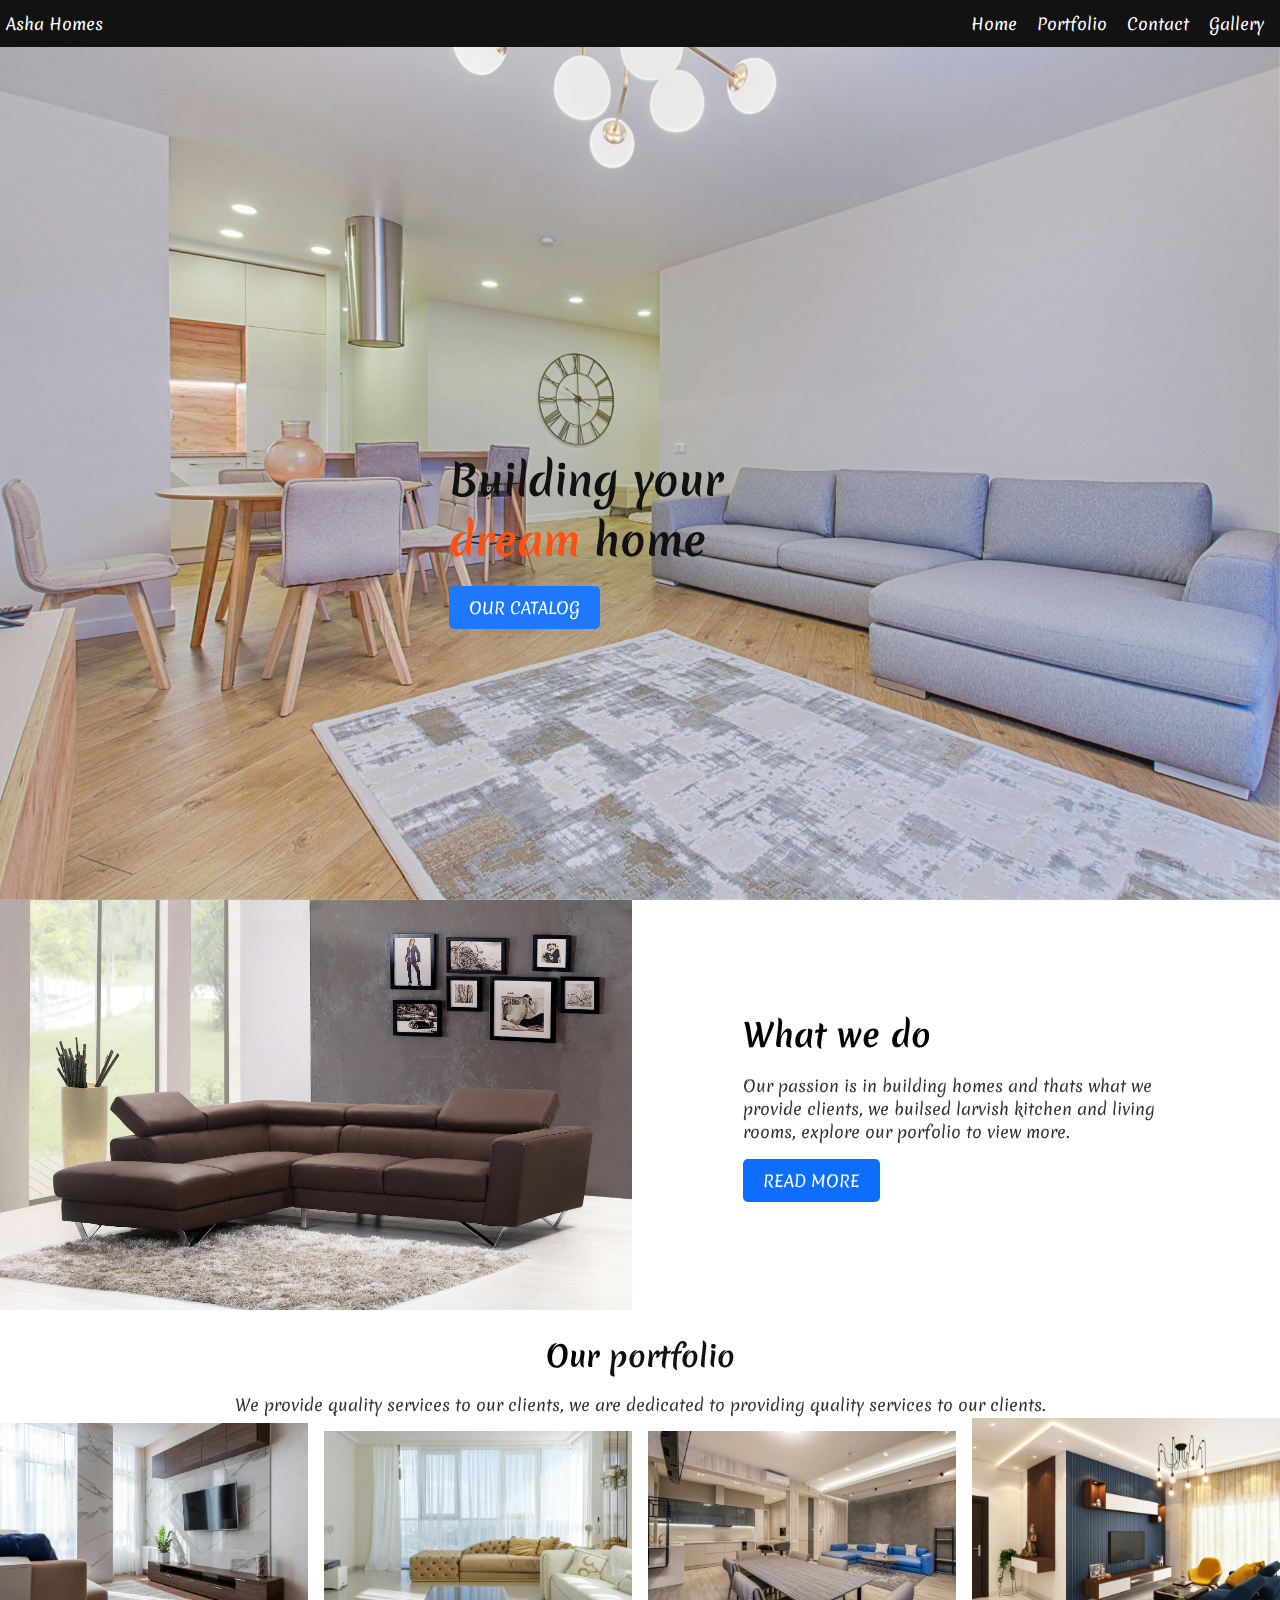
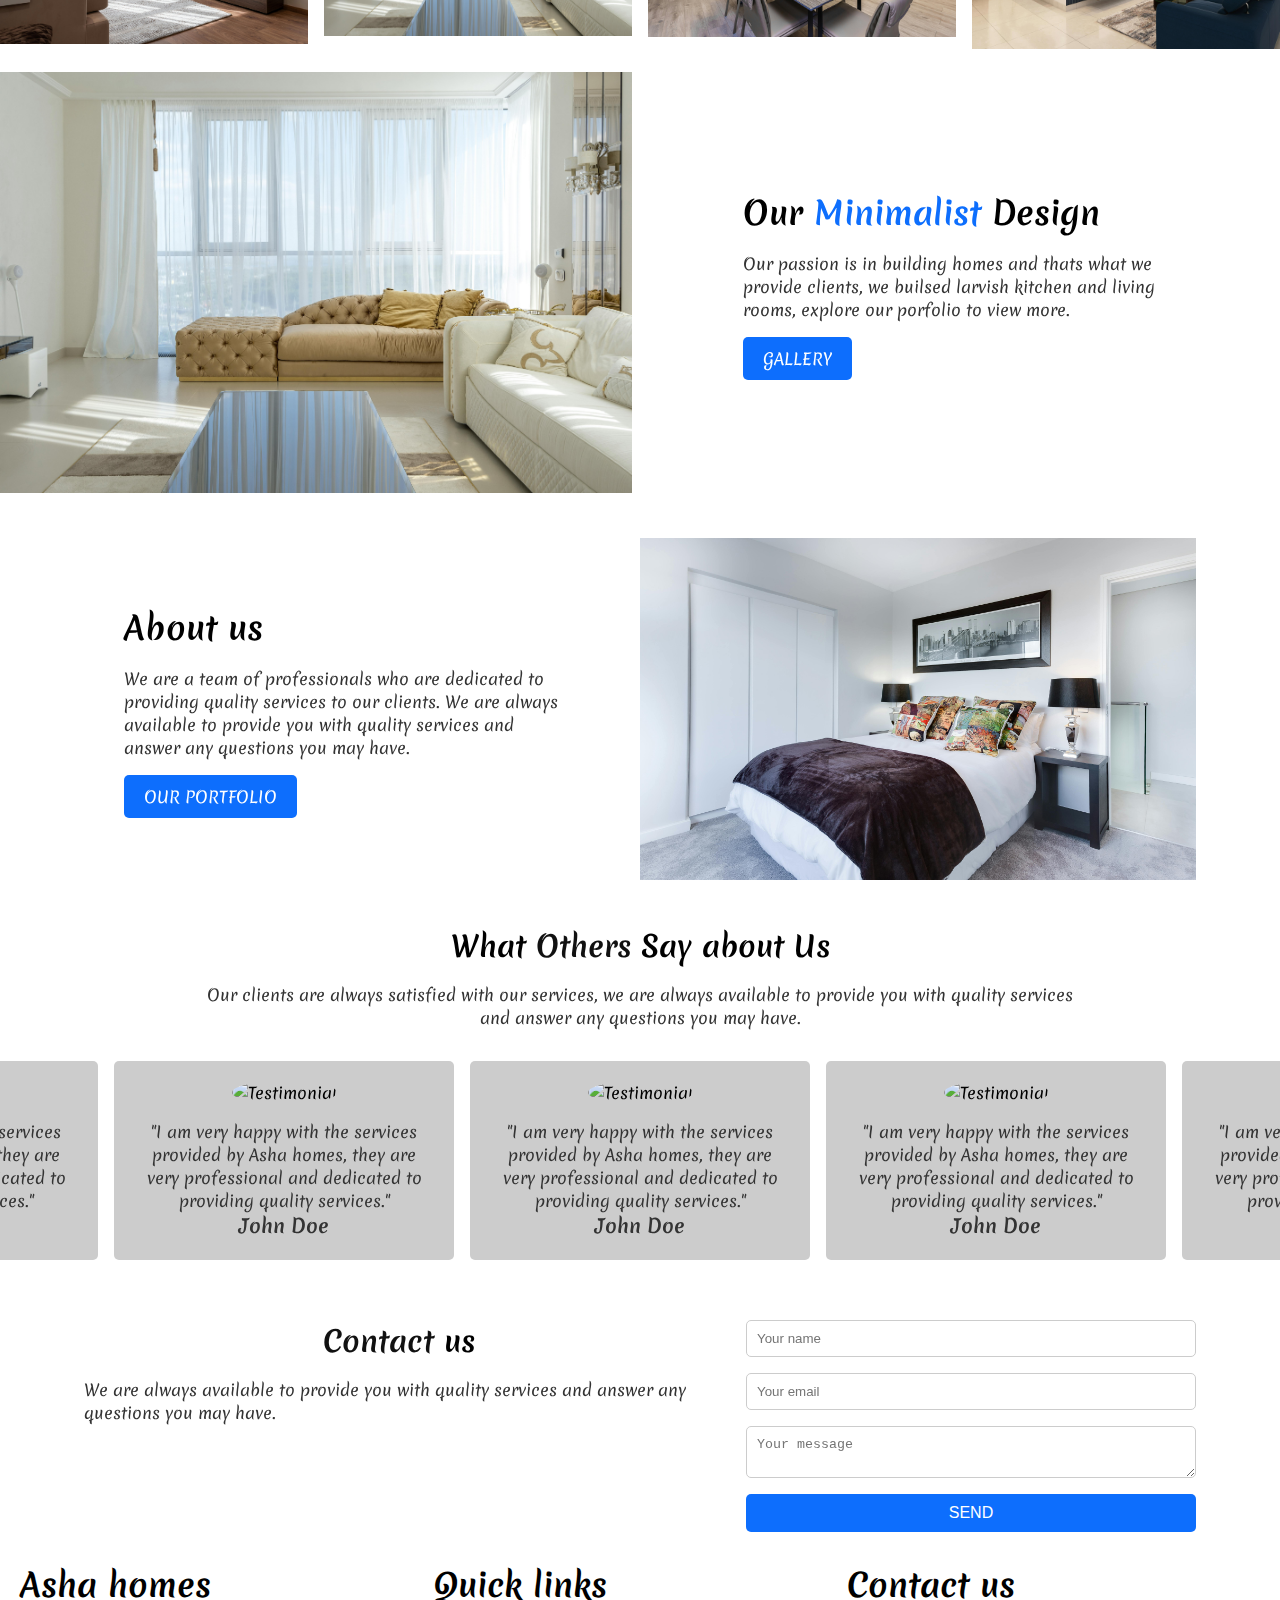
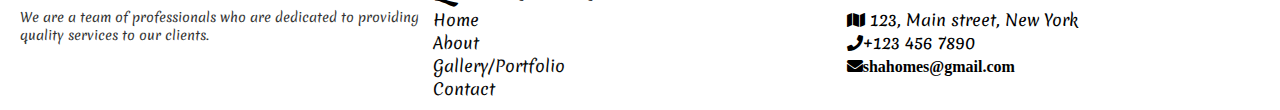
==== index.html @ d3482892 "feat: project Files" ====
<!DOCTYPE html>
<html lang="en">
  <head>
    <meta charset="UTF-8" />
    <meta name="viewport" content="width=device-width, initial-scale=1.0" />
    <title>Asha homes</title>

    <!-- Local css import -->
    <link rel="stylesheet" href="css/style.css" />

    <!-- Font awesome -->
    <link
      rel="stylesheet"
      href="https://cdnjs.cloudflare.com/ajax/libs/font-awesome/5.15.1/css/all.min.css"
    />

    <!-- Google fonts -->
  </head>
  <body>
    <!-- HEADER SECTION -->
    <div class="main-container">
      <header>
        <div class="container">
          <nav>
            <div class="logo">
              <a href="./index.html" class="logo">Asha Homes </a>
            </div>
            <div class="nav-links">
              <div class="nav-menu">
                <i class="fas fa-bars" id="menuOpen"></i>
                <i class="fas fa-times" id="menuClose"></i>
              </div>
              <ul>
                <li>
                  <a href="#home">Home</a>
                </li>
                <li>
                  <a href="#home-gallery">Portfolio</a>
                </li>
                <li>
                  <a href="#home-contact">Contact</a>
                </li>
                <li>
                  <a href="#home-gallery">Gallery</a>
                </li>
              </ul>
            </div>
          </nav>

          <!-- HERO SECTION -->
          <section class="hero">
            <div class="container">
              <div class="main-message text-content">
                <h1 class="main-heading">Building your <span> dream </span> home</h1>
                <p class="section-text">
                  Our Clients are our priority, we are dedicated to providing
                  quality services to our clients.
                </p>
                <a href="#home-gallery" class="cta-button">Our Catalog</a>
              </div>
            </div>
          </section>
        </div>
      </header>

      <!-- MAIN -->
      <main>
        <!-- home section -->
        <section class="home">
          <div class="container">
            <div class="home-content">
              <div class="home-image">
                <img src="images/living-room-8.jpg" alt="About us" />
              </div>
              <div class="home-text text-content">
                <h2>What we do</h2>
                <p>
                  Our passion is in building homes and thats what we provide
                  clients, we builsed larvish kitchen and living rooms, explore
                  our porfolio to view more.
                </p>
                <a href="home.html" class="cta-button button">Read more</a>
              </div>
            </div>
          </div>
        </section>

        <!-- image display section -->
        <section class="image-display">
          <div class="container">
            <div class="image-container">
              <div class="image-content heading-text">
                <h2>Our <span class="heading-span">portfolio</span> </h2>
                <p>
                  We provide quality services to our clients, we are dedicated
                  to providing quality services to our clients.
                </p>
              </div>
              <div class="image-grid">
                <div class="image-slide">
                  <div class="image">
                    <img src="images/living-room-2.jpg" alt="Bedroom" />
                  </div>
                  <div class="image">
                    <img src="images/living-room-3.jpg" alt="Kitchen" />
                  </div>
                  <div class="image">
                    <img src="images/living-room-4.jpg" alt="Living room" />
                  </div>
                  <div class="image">
                    <img src="images/living-room-5.jpg" alt="Bathroom" />
                  </div>
                </div>
              </div>
            </div>
          </div>
        </section>

        <section class="home">
          <div class="container">
            <div class="home-content">
              <div class="home-image">
                <img src="images/living-room-3.jpg" alt="About us" />
              </div>
              <div class="home-text text-content">
                <h2>Our <span class="text-span"> Minimalist </span> Design</h2>
                <p>
                  Our passion is in building homes and thats what we provide
                  clients, we builsed larvish kitchen and living rooms, explore
                  our porfolio to view more.
                </p>
                <a href="./pages/gallery.html" class="cta-button button">Gallery</a>
              </div>
            </div>
          </div>
        </section>

        <!-- about section -->
        <section class="about">
          <div class="container">
            <div class="about-content">
              <div class="about-text text-content">
                <h2>About us</h2>
                <p>
                  We are a team of professionals who are dedicated to providing
                  quality services to our clients. We are always available to
                  provide you with quality services and answer any questions you
                  may have.
                </p>
                <a href="home.html" class="cta-button button">Our Portfolio</a>
              </div>
              <div class="about-image">
                <img src="images/bedroom-2.jpg" alt="About us" />
              </div>
            </div>
          </div>
        </section>

        <!-- image display section -->
        <section class="testimonials">
          <div class="container">
            <div class="testimonial-content">
              <div class="testimonial-text heading-text text-content">
                <h2>What  <span class="heading-span">Others</span> Say about Us</h2>
                <p>
                  Our clients are always satisfied with our services, we are
                  always available to provide you with quality services and
                  answer any questions you may have.
                </p>
              </div>
              <div class="testimonial-slide">
                <div class="testimonial">
                  <div class="testimonial-image">
                    <img src="images/testimonial-1.jpg" alt="Testimonial" />
                  </div>
                  <div class="testimonial-text">
                    <p>
                      "I am very happy with the services provided by Asha homes,
                      they are very professional and dedicated to providing
                      quality services."
                    </p>
                    <h3>John Doe</h3>
                  </div>
                </div>
                <div class="testimonial">
                  <div class="testimonial-image">
                    <img src="images/testimonial-2.jpg" alt="Testimonial" />
                  </div>
                  <div class="testimonial-text">
                    <p>
                      "I am very happy with the services provided by Asha homes,
                      they are very professional and dedicated to providing
                      quality services."
                    </p>
                    <h3>Jane Doe</h3>
                  </div>
                </div>
                <div class="testimonial">
                  <div class="testimonial-image">
                    <img src="images/testimonial-3.jpg" alt="Testimonial" />
                  </div>
                  <div class="testimonial-text">
                    <p>
                      "I am very happy with the services provided by Asha homes,
                      they are very professional and dedicated to providing
                      quality services."
                    </p>
                    <h3>John Doe</h3>
                  </div>
                </div>
                <div class="testimonial">
                  <div class="testimonial-image">
                    <img src="images/testimonial-3.jpg" alt="Testimonial" />
                  </div>
                  <div class="testimonial-text">
                    <p>
                      "I am very happy with the services provided by Asha homes,
                      they are very professional and dedicated to providing
                      quality services."
                    </p>
                    <h3>John Doe</h3>
                  </div>
                </div>
                <div class="testimonial">
                  <div class="testimonial-image">
                    <img src="images/testimonial-3.jpg" alt="Testimonial" />
                  </div>
                  <div class="testimonial-text">
                    <p>
                      "I am very happy with the services provided by Asha homes,
                      they are very professional and dedicated to providing
                      quality services."
                    </p>
                    <h3>John Doe</h3>
                  </div>
                </div>
                <div class="testimonial">
                  <div class="testimonial-image">
                    <img src="images/testimonial-3.jpg" alt="Testimonial" />
                  </div>
                  <div class="testimonial-text">
                    <p>
                      "I am very happy with the services provided by Asha homes,
                      they are very professional and dedicated to providing
                      quality services."
                    </p>
                    <h3>John Doe</h3>
                  </div>
                </div>
                <div class="testimonial">
                  <div class="testimonial-image">
                    <img src="images/testimonial-3.jpg" alt="Testimonial" />
                  </div>
                  <div class="testimonial-text">
                    <p>
                      "I am very happy with the services provided by Asha homes,
                      they are very professional and dedicated to providing
                      quality services."
                    </p>
                    <h3>John Doe</h3>
                  </div>
                </div>
              </div>
            </div>
          </div>
        </section>

        <!-- Contact SECTION -->
        <section class="contact" id="home-contact">
          <div class="container">
            <div class="contact-content">
              <div class="contact-text text-content heading-text">
                <h2> <span class="heading-span">Contact</span> us</h2>
                <p>
                  We are always available to provide you with quality services
                  and answer any questions you may have.
                </p>
              </div>
              <div class="contact-form">
                <form action="contact.php" method="POST">
                  <input
                    type="text"
                    name="name"
                    id="name"
                    placeholder="Your name"
                  />
                  <input
                    type="email"
                    name="email"
                    id="email"
                    placeholder="Your email"
                  />
                  <textarea
                    name="message"
                    id="message"
                    placeholder="Your message"
                  ></textarea>
                  <button type="submit" class="cta-button">Send</button>
                </form>
              </div>
            </div>
          </div>
        </section>
      </main>

      <footer>
        <div class="container">
          <div class="footer-content">
            <div class="footer-text">
              <h2>Asha homes</h2>
              <p>
                We are a team of professionals who are dedicated to providing
                quality services to our clients.
              </p>
            </div>
            <div class="footer-links">
              <h2>Quick links</h2>
              <ul>
                <li><a href="index.html">Home</a></li>
                <li><a href="about.html">About</a></li>
                <li><a href="gallery.html">Gallery/Portfolio</a></li>
                <li><a href="contact.html">Contact</a></li>
              </ul>
            </div>
            <div class="footer-contact">
              <h2>Contact us</h2>
              <ul>
                <li>
                  <i class="fas fa-map marker-alt"></i> 123, Main street, New
                  York
                </li>
                <li><i class="fas fa-phone"></i>+123 456 7890</li>
                <li><i class="fas fa-envelope">shahomes@gmail.com </i></li>
              </ul>
            </div>
          </div>
        </div>
      </footer>
    </div>
  </body>
</html>
---- css/style.css ----
@import url('https://fonts.googleapis.com/css2?family=Merienda:wght@300..900&display=swap');

:root {
    --primary-color: #242121;
    --secondary-color: #070707;
    --background-color: ##f5f5f5;
    --link-color: #000000;
    --primary-blue: #0d6efd;
}

* {
    margin: 0;
    padding: 0;
    box-sizing: border-box;
}

body {
    font-family: 'Merienda', cursive;
    background-color: var(--background-color);
    box-sizing: border-box;
    height: 100vh;
}

@keyframes contentMove {
    0% {
        transform: translateY(-20px);
        opacity: 0;
    }

    100% {
        transform: translateY(0);
        opacity: 1;
    }
}

@keyframes slideIn {
    0% {
        transform: translateX(-100%);
    }

    100% {
        transform: translateX(0);
    }
}

@keyframes slideOut {
    0% {
        transform: translateX(0);
    }

    100% {
        transform: translateX(-100%);
    }
}

@keyframes slideInRight {
    0% {
        transform: translateX(100%);
    }

    100% {
        transform: translateX(0);
    }
}

@keyframes slideOutRight {
    0% {
        transform: translateX(0);
    }

    100% {
        transform: translateX(100%);
    }
}


h1 {
    font-size: 2.5rem;
}

h2 {
    font-size: 2rem;

}


p {
    font-size: 1rem;
    color: #333;
}

a {
    text-decoration: none;
    color: var(--secondary-color);
}

a:hover {
    text-decoration: underline;
}

ul {
    list-style-type: none;
}

img {
    max-width: 100%;
    height: 100%;
    object-fit: contain;
}

section {
    padding-bottom: 20px;
}

.container {
    /* max-width: 1200px; */
    margin: 0 auto;
    height: 100%;
    width: auto;
    padding: 0 6px;
}

.main-container {
    height: 100%;
}

.main-heading {
    font-size: 2rem;
    color:rgb(0, 0, 0);
}

.main-heading span{
    color: orangered;
}

.section-text {
   font-size: 1.4rem;
   color:rgb(0, 0, 0);
   display: none;
}

.cta-button {
    background-color: var(--primary-blue);
    width: max-content;
    padding: 10px 20px;
    color: #fff;
    border-radius: 5px;
    text-align: center;
    text-transform: uppercase;
    font-size: 1rem;
    cursor: pointer;
    transition: background-color 0.5s;
    animation: contentMove 1s ease
}

.cta-button:hover {
    background-color: black;
    text-decoration: none;
    animation: contentMove 1s ease;

}


.nav-button {
    background-color: #141313;
}

.text-content {
    display: flex;
    flex-direction: column;
    align-self: start;
    justify-content: center;
    gap: 1rem;
    width: 100%;
}

.text-span {
    color: var(--primary-blue);
    font-size: bold;
    
}

/* --------- HEADER ------------ */

/* Path: css/components/header.css */
header {
    background-color: #181717;
    background: url('../images/living-room-7.jpg') no-repeat;
    background-size: cover;
    background-position: center;
    height: 100%;
    opacity: 0.93;
}

header .container {
    display: flex;
    flex-direction: column;
    justify-content: space-between;
    align-items: center;
}

header .container .hero {
    position: relative;
    top: 50%;
    left: auto;
}

/* --------- NAV ------------ */
/* Path: css/components/nav.css */

nav {
    position: fixed;
    display: flex;
    justify-content: space-between;
    align-items: center;
    background: rgb(0, 0, 0);
    width: 100%;
    padding: 12px 6px;
}

nav .logo a {
    font-size: 1rem;
    color: #fff;
}

nav .logo a:hover {
    text-decoration: none;
}

.nav-links {
    position: absolute;
    top: 0;
    right: 0;
    left: 0;
    height: auto;
    align-items: center;
    justify-content: space-between;
}

.nav-links .nav-menu {
    position: absolute;
    top: 12px;
    ;
    right: 12px;
    font-size: 1.4rem;
}

#menuOpen {
    display: ;
    color: #fff;
}

#menuClose {
    display: none;
    color: #fff;
}

nav ul {
    display: flex;

    flex-direction: column;
    align-items: center;
}

nav ul li {
    margin: 0 10px;
}

nav ul li a {
    color: #ffffff;
    font-size: 80%;
}

nav ul li a:hover {
    color: #020202;
    text-decoration: none;
}


/* --------- MAIN ------------ */
.home {
    width: 100%;
    height: 100%;
}

.home .home-content {
    display: grid;
    grid-template-columns: repeat(auto-fit, minmax(300px, 1fr));
    place-items: center;
    gap: 1rem;
}

.home .home-text {
    margin: auto;
    height: auto;
    object-fit: cover;
}

/*  testimonials */
.testimonial {
    display: grid;
    grid-template-columns: repeat(auto-fit, minmax(300px, 1fr));
    gap: 1rem;
}

main {
    position: relative;
}

/* image display section */
.image-slide {
    display: grid;
    grid-template-columns: repeat(auto-fit, minmax(300px, 1fr));
    gap: 1rem;
}
.gallery-content {
    display: grid;
    grid-template-columns: repeat(auto-fit, minmax(300px, 1fr));
    gap: 1rem;
    height:100%;
}
.gallery-content img {
    width: 100%;
    height: max;
    object-fit: cover;
}

.gallery-header {
    display: flex;
    justify-content: space-between;
    align-items: center;
    height: 70%;
}

.gallery-header h2 {
    font-size: 1.8rem;
}

.nav-buttons {
    display: flex;
    justify-content: center;
    gap: 2rem;
    padding: 20px 0;
    text-wrap: nowrap;
}

/* --- About --- */
.about {
    background-color: white;
    width: 100%;
    margin: 0 auto;
}


.about-content {
    display: flex;
    justify-content: start;
    flex-direction: column;
    align-items: center;
    gap: 2rem;
}

.about-text {
    width: 100%;
    align-self: center;
}

.about-image {
    width: 100%;
}

.about-image img {
    max-width: 100%;
    height: auto;
}

.testimonials {
    width: 100%;
    overflow: hidden;
}

.testimonials .container {
    padding: 20px;
    margin: 0 auto;

}

.heading-text {
    display: flex;
    flex-direction: column;
    justify-content: center;
    align-items: center;
    gap: 1rem;
}

.heading-text h2 {
    font-size: 1.8rem;

}

.heading-text .heading-span {
    color: rgb(17, 17, 17);
}

button {
    outline: none;
    border: none;
}

.secondary-btn {
    color: #333;
    width: max-content;
    padding: 10px 20px;
    border-radius: 5px;
    text-align: center;
    text-transform: uppercase;
    font-size: 1rem;
    cursor: pointer;
    transition: background-color 0.5s;
    animation: contentMove 1s ease
}

.secondary-button:hover {
    background-color: #333;
    text-decoration: none;
    color: #fff;
    animation: contentMove 1s ease;
}

.testimonial-text {
    width: 100%;
    text-align: center;
}

.testimonial-content {
    display: flex;
    flex-direction: column;
    gap: 2rem;
}

.testimonial-slide {
    width: 100%;
    display: flex;
    justify-content: center;
    align-items: center;
    gap: 1rem;
    animation: slideInRight 4s ease-in infinite;
}

.testimonial {
    background-color: #ccc;
    padding: 20px;
    border-radius: 5px;
    text-align: center;
}

.testimonial-image img {
    max-width: 100%;
    height: auto;
    border-radius: 50%;
}

.testimonial-text p {
    font-size: 1rem;
    color: #333;
}

.testimonial-text h3 {
    font-size: 1.2rem;
    color: #333;
}

/* Animation */
@keyframes slideInRight {
    0% {
        transform: translateX(100%);
    }

    50% {
        transform: translateX(0);
    }

    100% {
        transform: translateX(100);
    }

}

.contact {
    padding: 20px;
    background-color: white;
    width: 90%;
    margin: 0 auto;
}

.contact-content {
    display: flex;
    justify-content: center;
    align-items: center;
    gap: 2rem;
}

.contact-text {
    width: 50%;
}

.contact-form {
    width: 50%;
}

.contact-form form {
    display: grid;
    gap: 1rem;
}

.contact-form input,
.contact-form textarea {
    width: 100%;
    padding: 10px;
    border: 1px solid #ccc;
    border-radius: 5px;
}

.contact-form button {
    width: 100%;
}

.footer-content {
    /* display: flex;
    justify-content: space-between;
    align-items: center; */
    display: grid;
    grid-template-columns: repeat(3, 1fr);
    padding: 10px 20px;
}

.footer-content p {
    font-size: 0.8rem;
}


/* mobile and desktop media query */
@media screen and (min-width: 768px) {
    .container {
        /* width: 90%; */
        padding: 0 0;
    }

    .text-content {
        width: 70%;
        margin: 0 auto;
    }

    .main-heading {
        font-size: 2.6rem;
    }

    .nav-links {
        position: static;

    }

    .nav-links .nav-menu {
        display: none;
    }

    .nav-links ul {
        flex-direction: row;
        justify-content: space-between;
    }

    nav ul li a {
        color: #ffffff;
        font-size: 100%;
    }

    /*--------- About ------------ */
    .about {
        padding: 20px;
        background-color: white;
        width: 90%;
        margin: 0 auto;
    }

    .about-text {
        width: 40%;
        align-self: center;
    }

    .about-image {
        width: 50%;
    }

    .about-content {
        justify-content: center;
        flex-direction: row;
    }

    /* --------- gallery ------------ */
    .gallery-header {
        height: 50%;
    }
}
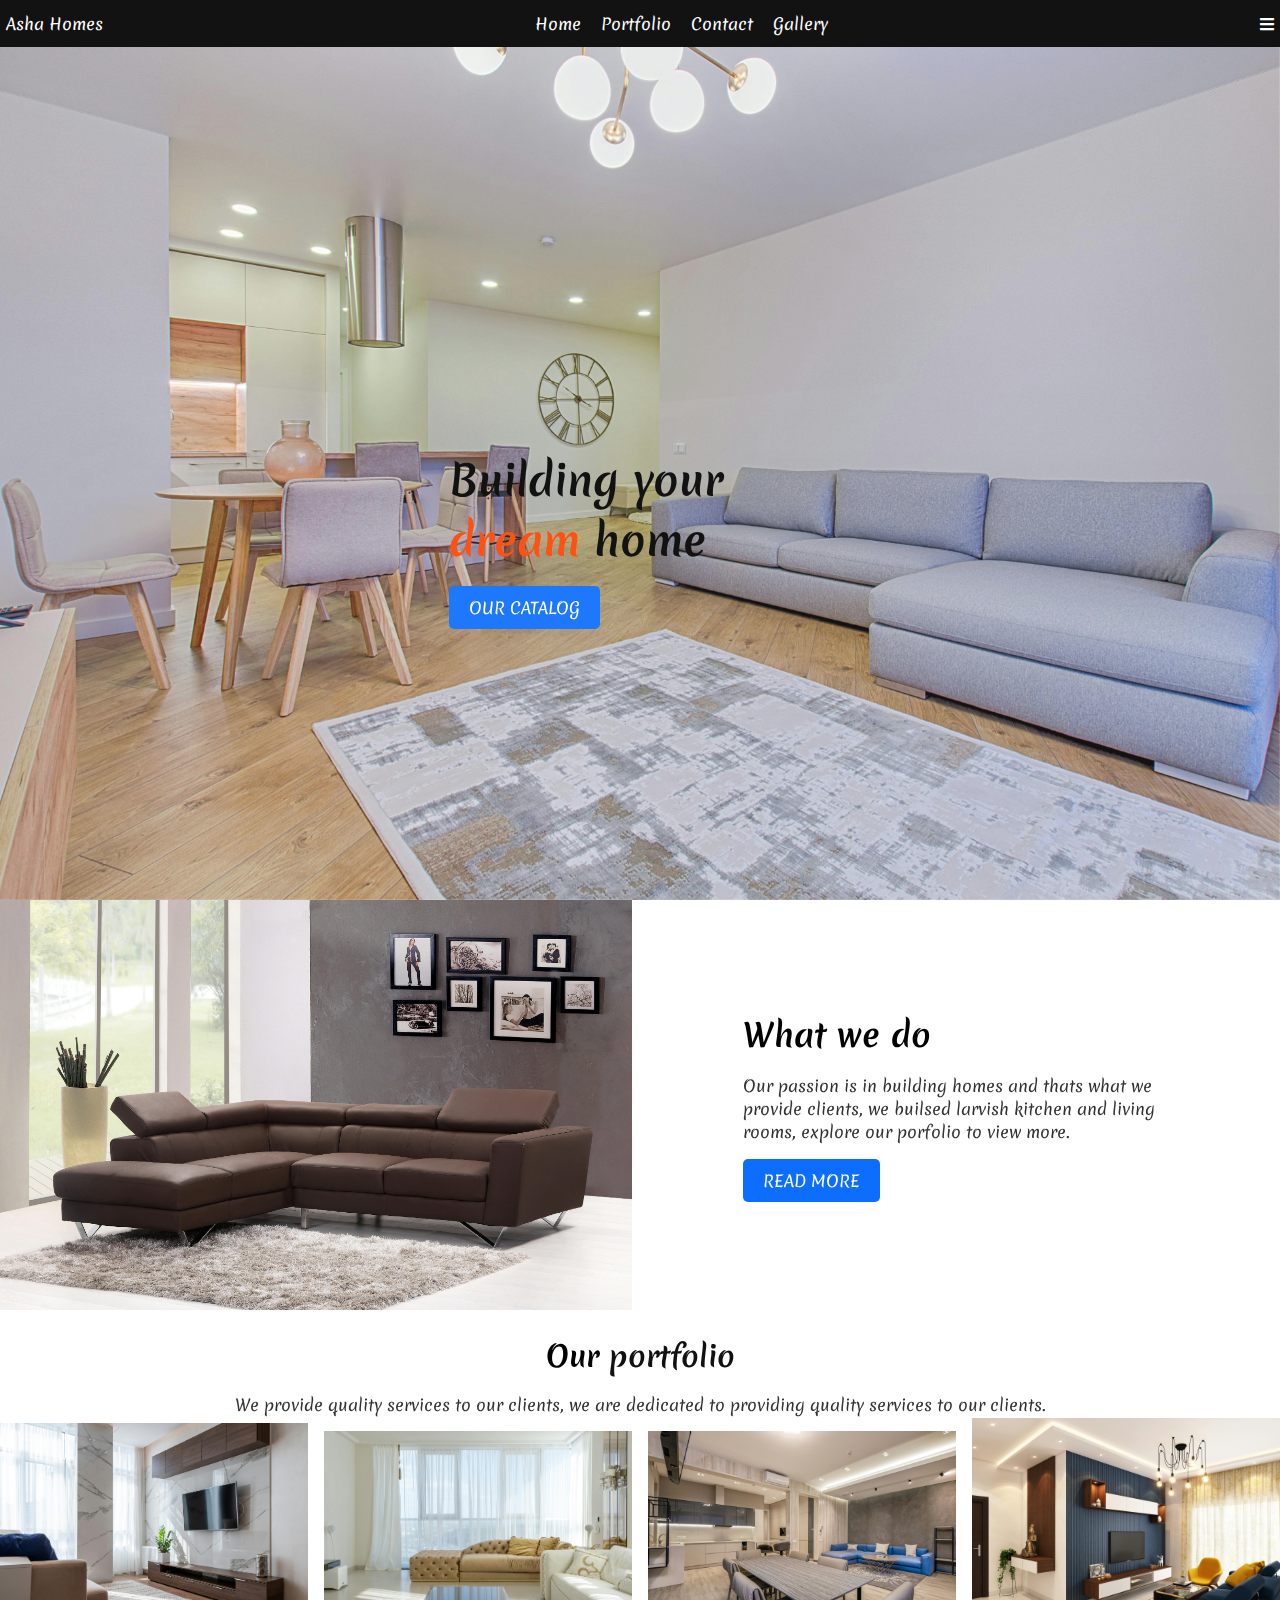
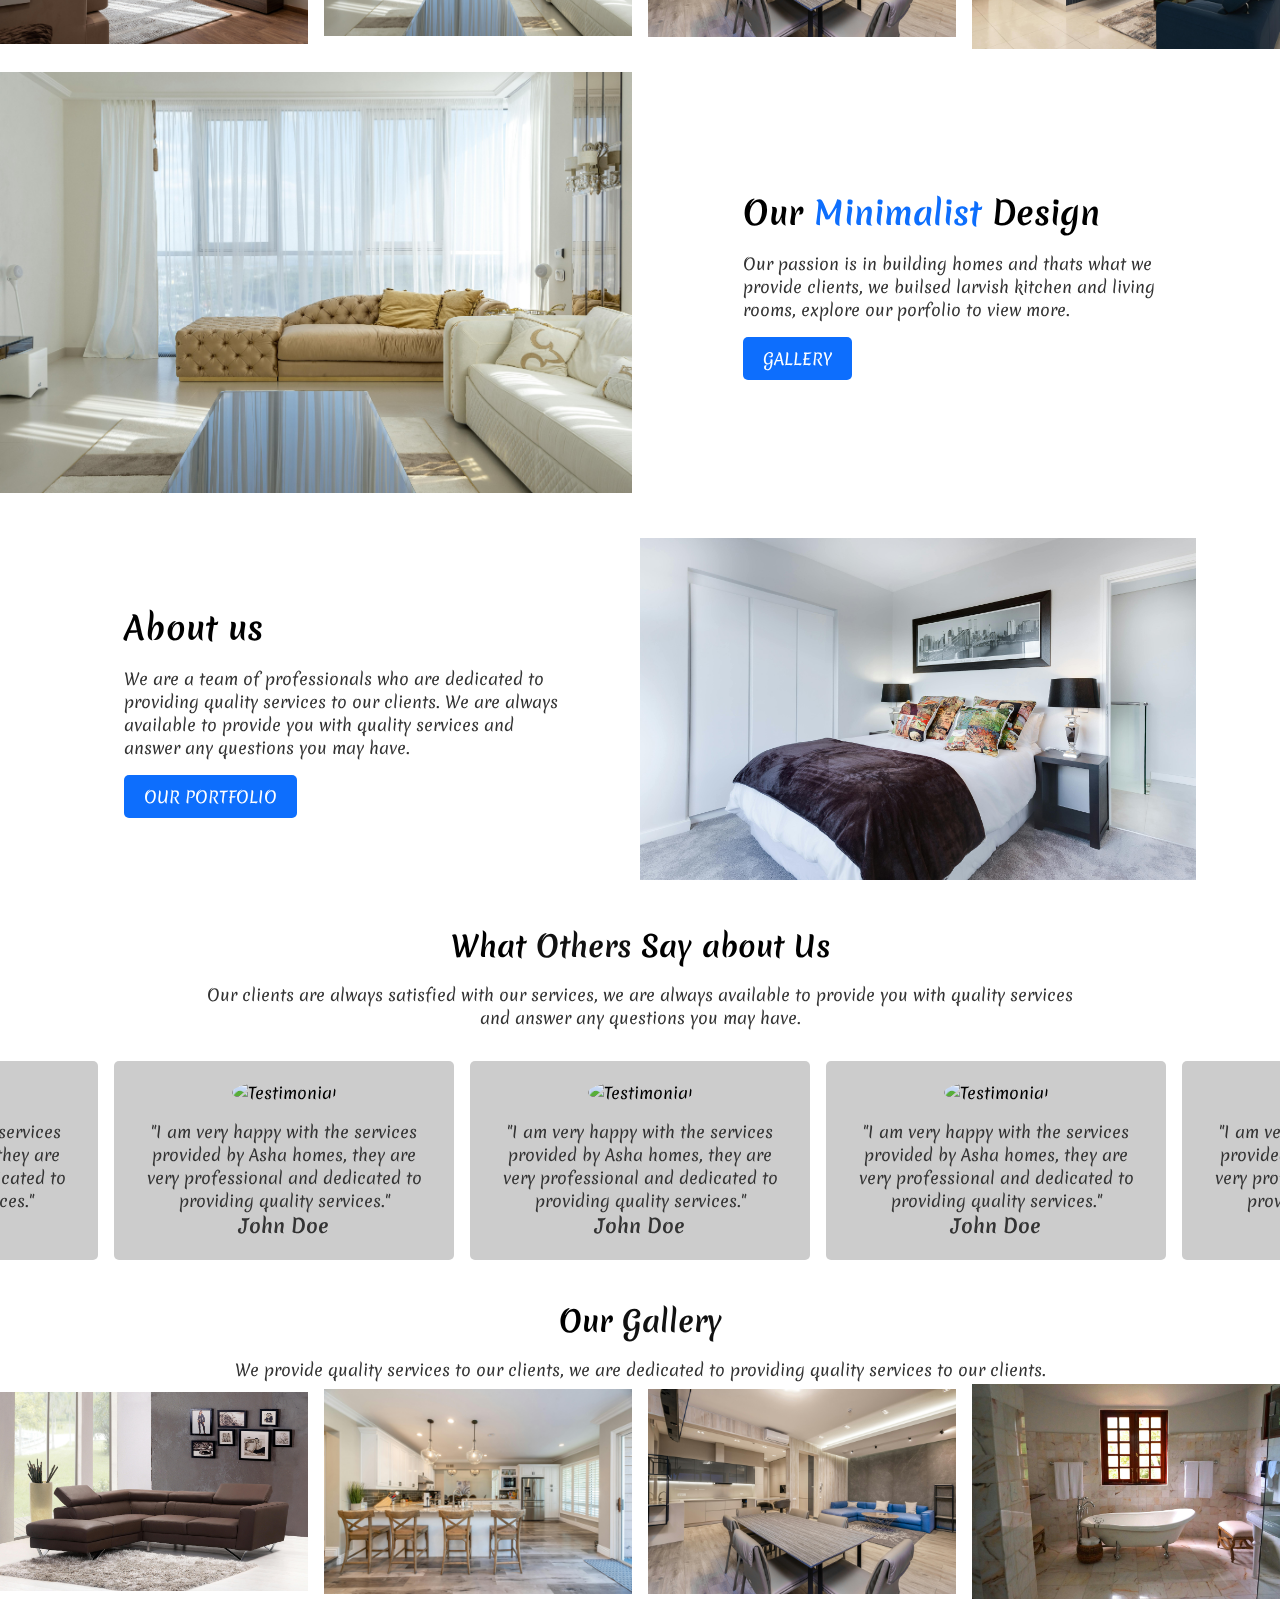
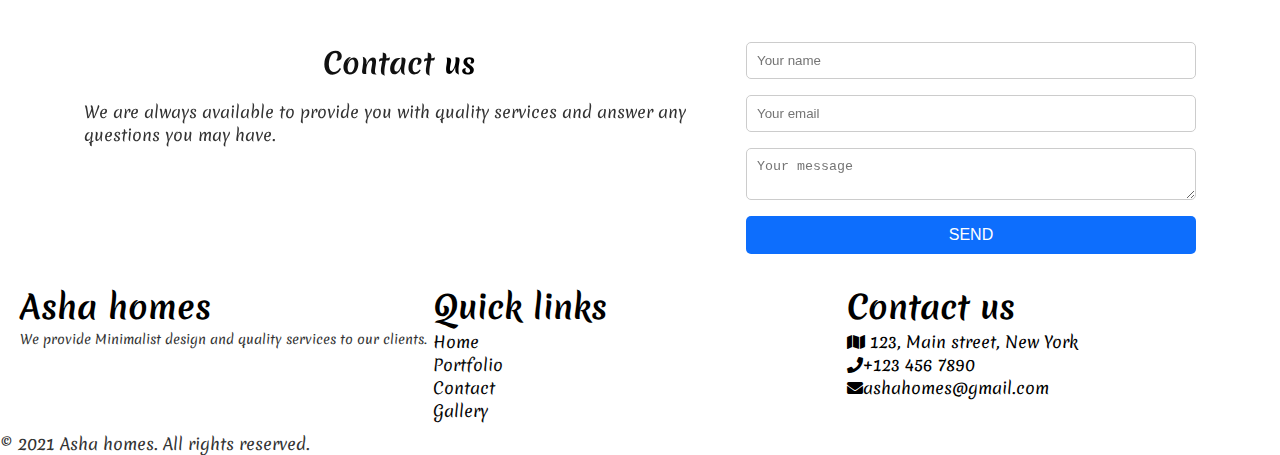
==== commit de8b1f23: "feat: created Nav update on index file to render" ====
--- a/index.html
+++ b/index.html
@@ -15,6 +15,11 @@
     />
 
     <!-- Google fonts -->
+    <script src="./scripts/main.js" type="module"></script>
+
+     <!-- Preload JavaScript -->
+  <link rel="preload" href="../scripts/main.js" as="script" />
+    <title>Asha Homes</title>
   </head>
   <body>
     <!-- HEADER SECTION -->
@@ -23,13 +28,9 @@
         <div class="container">
           <nav>
             <div class="logo">
-              <a href="./index.html" class="logo">Asha Homes </a>
+              <a href="./index.html" class="logo" id="#home">Asha Homes </a>
             </div>
             <div class="nav-links">
-              <div class="nav-menu">
-                <i class="fas fa-bars" id="menuOpen"></i>
-                <i class="fas fa-times" id="menuClose"></i>
-              </div>
               <ul>
                 <li>
                   <a href="#home">Home</a>
@@ -41,9 +42,13 @@
                   <a href="#home-contact">Contact</a>
                 </li>
                 <li>
-                  <a href="#home-gallery">Gallery</a>
+                  <a href="./pages/gallery.html">Gallery</a>
                 </li>
               </ul>
+            </div>
+            <div class="nav-menu">
+              <i class="fas fa-bars" id="menuOpen"></i>
+              <i class="fas fa-times" id="menuClose"></i>
             </div>
           </nav>
 
@@ -51,7 +56,9 @@
           <section class="hero">
             <div class="container">
               <div class="main-message text-content">
-                <h1 class="main-heading">Building your <span> dream </span> home</h1>
+                <h1 class="main-heading">
+                  Building your <span> dream </span> home
+                </h1>
                 <p class="section-text">
                   Our Clients are our priority, we are dedicated to providing
                   quality services to our clients.
@@ -85,12 +92,12 @@
           </div>
         </section>
 
-        <!-- image display section -->
-        <section class="image-display">
+        <!-- Our Portfolio section -->
+        <section class="image-display" id="home-gallery">
           <div class="container">
             <div class="image-container">
               <div class="image-content heading-text">
-                <h2>Our <span class="heading-span">portfolio</span> </h2>
+                <h2>Our <span class="heading-span">portfolio</span></h2>
                 <p>
                   We provide quality services to our clients, we are dedicated
                   to providing quality services to our clients.
@@ -116,7 +123,7 @@
           </div>
         </section>
 
-        <section class="home">
+        <section class="home" id="home-gallery">
           <div class="container">
             <div class="home-content">
               <div class="home-image">
@@ -129,7 +136,9 @@
                   clients, we builsed larvish kitchen and living rooms, explore
                   our porfolio to view more.
                 </p>
-                <a href="./pages/gallery.html" class="cta-button button">Gallery</a>
+                <a href="./pages/gallery.html" class="cta-button button"
+                  >Gallery</a
+                >
               </div>
             </div>
           </div>
@@ -147,7 +156,7 @@
                   provide you with quality services and answer any questions you
                   may have.
                 </p>
-                <a href="home.html" class="cta-button button">Our Portfolio</a>
+                <a href="./pages/gallery.html" class="cta-button button">Our Portfolio</a>
               </div>
               <div class="about-image">
                 <img src="images/bedroom-2.jpg" alt="About us" />
@@ -156,12 +165,14 @@
           </div>
         </section>
 
-        <!-- image display section -->
-        <section class="testimonials">
+        <!-- Testimonial section -->
+        <section class="testimonials" id="home-testimonial">
           <div class="container">
             <div class="testimonial-content">
               <div class="testimonial-text heading-text text-content">
-                <h2>What  <span class="heading-span">Others</span> Say about Us</h2>
+                <h2>
+                  What <span class="heading-span">Others</span> Say about Us
+                </h2>
                 <p>
                   Our clients are always satisfied with our services, we are
                   always available to provide you with quality services and
@@ -171,20 +182,20 @@
               <div class="testimonial-slide">
                 <div class="testimonial">
                   <div class="testimonial-image">
-                    <img src="images/testimonial-1.jpg" alt="Testimonial" />
-                  </div>
-                  <div class="testimonial-text">
-                    <p>
-                      "I am very happy with the services provided by Asha homes,
-                      they are very professional and dedicated to providing
-                      quality services."
-                    </p>
-                    <h3>John Doe</h3>
-                  </div>
-                </div>
-                <div class="testimonial">
-                  <div class="testimonial-image">
-                    <img src="images/testimonial-2.jpg" alt="Testimonial" />
+                    <img src="./images/person-3.jpg" alt="Testimonial" />
+                  </div>
+                  <div class="testimonial-text">
+                    <p>
+                      "I am very happy with the services provided by Asha homes,
+                      they are very professional and dedicated to providing
+                      quality services."
+                    </p>
+                    <h3>John Doe</h3>
+                  </div>
+                </div>
+                <div class="testimonial">
+                  <div class="testimonial-image">
+                    <img src="./images/person-3.jpg" alt="Testimonial" />
                   </div>
                   <div class="testimonial-text">
                     <p>
@@ -197,67 +208,98 @@
                 </div>
                 <div class="testimonial">
                   <div class="testimonial-image">
-                    <img src="images/testimonial-3.jpg" alt="Testimonial" />
-                  </div>
-                  <div class="testimonial-text">
-                    <p>
-                      "I am very happy with the services provided by Asha homes,
-                      they are very professional and dedicated to providing
-                      quality services."
-                    </p>
-                    <h3>John Doe</h3>
-                  </div>
-                </div>
-                <div class="testimonial">
-                  <div class="testimonial-image">
-                    <img src="images/testimonial-3.jpg" alt="Testimonial" />
-                  </div>
-                  <div class="testimonial-text">
-                    <p>
-                      "I am very happy with the services provided by Asha homes,
-                      they are very professional and dedicated to providing
-                      quality services."
-                    </p>
-                    <h3>John Doe</h3>
-                  </div>
-                </div>
-                <div class="testimonial">
-                  <div class="testimonial-image">
-                    <img src="images/testimonial-3.jpg" alt="Testimonial" />
-                  </div>
-                  <div class="testimonial-text">
-                    <p>
-                      "I am very happy with the services provided by Asha homes,
-                      they are very professional and dedicated to providing
-                      quality services."
-                    </p>
-                    <h3>John Doe</h3>
-                  </div>
-                </div>
-                <div class="testimonial">
-                  <div class="testimonial-image">
-                    <img src="images/testimonial-3.jpg" alt="Testimonial" />
-                  </div>
-                  <div class="testimonial-text">
-                    <p>
-                      "I am very happy with the services provided by Asha homes,
-                      they are very professional and dedicated to providing
-                      quality services."
-                    </p>
-                    <h3>John Doe</h3>
-                  </div>
-                </div>
-                <div class="testimonial">
-                  <div class="testimonial-image">
-                    <img src="images/testimonial-3.jpg" alt="Testimonial" />
-                  </div>
-                  <div class="testimonial-text">
-                    <p>
-                      "I am very happy with the services provided by Asha homes,
-                      they are very professional and dedicated to providing
-                      quality services."
-                    </p>
-                    <h3>John Doe</h3>
+                    <img src="./images/person-3.jpg" alt="Testimonial" />
+                  </div>
+                  <div class="testimonial-text">
+                    <p>
+                      "I am very happy with the services provided by Asha homes,
+                      they are very professional and dedicated to providing
+                      quality services."
+                    </p>
+                    <h3>John Doe</h3>
+                  </div>
+                </div>
+                <div class="testimonial">
+                  <div class="testimonial-image">
+                    <img src="./images/person-3.jpg" alt="Testimonial" />
+                  </div>
+                  <div class="testimonial-text">
+                    <p>
+                      "I am very happy with the services provided by Asha homes,
+                      they are very professional and dedicated to providing
+                      quality services."
+                    </p>
+                    <h3>John Doe</h3>
+                  </div>
+                </div>
+                <div class="testimonial">
+                  <div class="testimonial-image">
+                    <img src="./images/person-3.jpg" alt="Testimonial" />
+                  </div>
+                  <div class="testimonial-text">
+                    <p>
+                      "I am very happy with the services provided by Asha homes,
+                      they are very professional and dedicated to providing
+                      quality services."
+                    </p>
+                    <h3>John Doe</h3>
+                  </div>
+                </div>
+                <div class="testimonial">
+                  <div class="testimonial-image">
+                    <img src="./images/person-2.jpg" alt="Testimonial" />
+                  </div>
+                  <div class="testimonial-text">
+                    <p>
+                      "I am very happy with the services provided by Asha homes,
+                      they are very professional and dedicated to providing
+                      quality services."
+                    </p>
+                    <h3>John Doe</h3>
+                  </div>
+                </div>
+                <div class="testimonial">
+                  <div class="testimonial-image">
+                    <img src="./images/person-3.jpg" alt="Testimonial" />
+                  </div>
+                  <div class="testimonial-text">
+                    <p>
+                      "I am very happy with the services provided by Asha homes,
+                      they are very professional and dedicated to providing
+                      quality services."
+                    </p>
+                    <h3>John Doe</h3>
+                  </div>
+                </div>
+              </div>
+            </div>
+          </div>
+        </section>
+
+        <!-- image display section -->
+        <section class="image-display" id="home-gallery">
+          <div class="container">
+            <div class="image-container">
+              <div class="image-content heading-text">
+                <h2>Our <span class="heading-span">Gallery</span></h2>
+                <p>
+                  We provide quality services to our clients, we are dedicated
+                  to providing quality services to our clients.
+                </p>
+              </div>
+              <div class="image-grid">
+                <div class="image-slide">
+                  <div class="image">
+                    <img src="images/living-room-8.jpg" alt="balcony" />
+                  </div>
+                  <div class="image">
+                    <img src="images/kitchen-3.jpg" alt="Kitchen" />
+                  </div>
+                  <div class="image">
+                    <img src="images/living-room-4.jpg" alt="Living room" />
+                  </div>
+                  <div class="image">
+                    <img src="images/bathroom-3.jpg" alt="Bathroom" />
                   </div>
                 </div>
               </div>
@@ -270,7 +312,7 @@
           <div class="container">
             <div class="contact-content">
               <div class="contact-text text-content heading-text">
-                <h2> <span class="heading-span">Contact</span> us</h2>
+                <h2><span class="heading-span">Contact</span> us</h2>
                 <p>
                   We are always available to provide you with quality services
                   and answer any questions you may have.
@@ -309,17 +351,16 @@
             <div class="footer-text">
               <h2>Asha homes</h2>
               <p>
-                We are a team of professionals who are dedicated to providing
-                quality services to our clients.
+               We provide Minimalist design and quality services to our clients. 
               </p>
             </div>
             <div class="footer-links">
               <h2>Quick links</h2>
               <ul>
-                <li><a href="index.html">Home</a></li>
-                <li><a href="about.html">About</a></li>
-                <li><a href="gallery.html">Gallery/Portfolio</a></li>
-                <li><a href="contact.html">Contact</a></li>
+                <li><a href="#home">Home</a></li>
+                <li><a href="#home-galleryt">Portfolio</a></li>
+                <li><a href="#home-contact">Contact</a></li>
+                <li><a href="./pages/gallery.html">Gallery</a></li>
               </ul>
             </div>
             <div class="footer-contact">
@@ -330,12 +371,17 @@
                   York
                 </li>
                 <li><i class="fas fa-phone"></i>+123 456 7890</li>
-                <li><i class="fas fa-envelope">shahomes@gmail.com </i></li>
+                <li><i class="fas fa-envelope"> </i>ashahomes@gmail.com</li>
               </ul>
             </div>
           </div>
         </div>
       </footer>
+      <div class="copyright">
+        <div class="container">
+          <p>&copy; 2021 Asha homes. All rights reserved.</p>
+        </div>
+      </div>
     </div>
   </body>
 </html>
--- a/css/style.css
+++ b/css/style.css
@@ -276,7 +276,6 @@
     text-decoration: none;
 }
 
-
 /* --------- MAIN ------------ */
 .home {
     width: 100%;
@@ -319,6 +318,7 @@
     gap: 1rem;
     height:100%;
 }
+
 .gallery-content img {
     width: 100%;
     height: max;
@@ -350,7 +350,6 @@
     width: 100%;
     margin: 0 auto;
 }
-
 
 .about-content {
     display: flex;
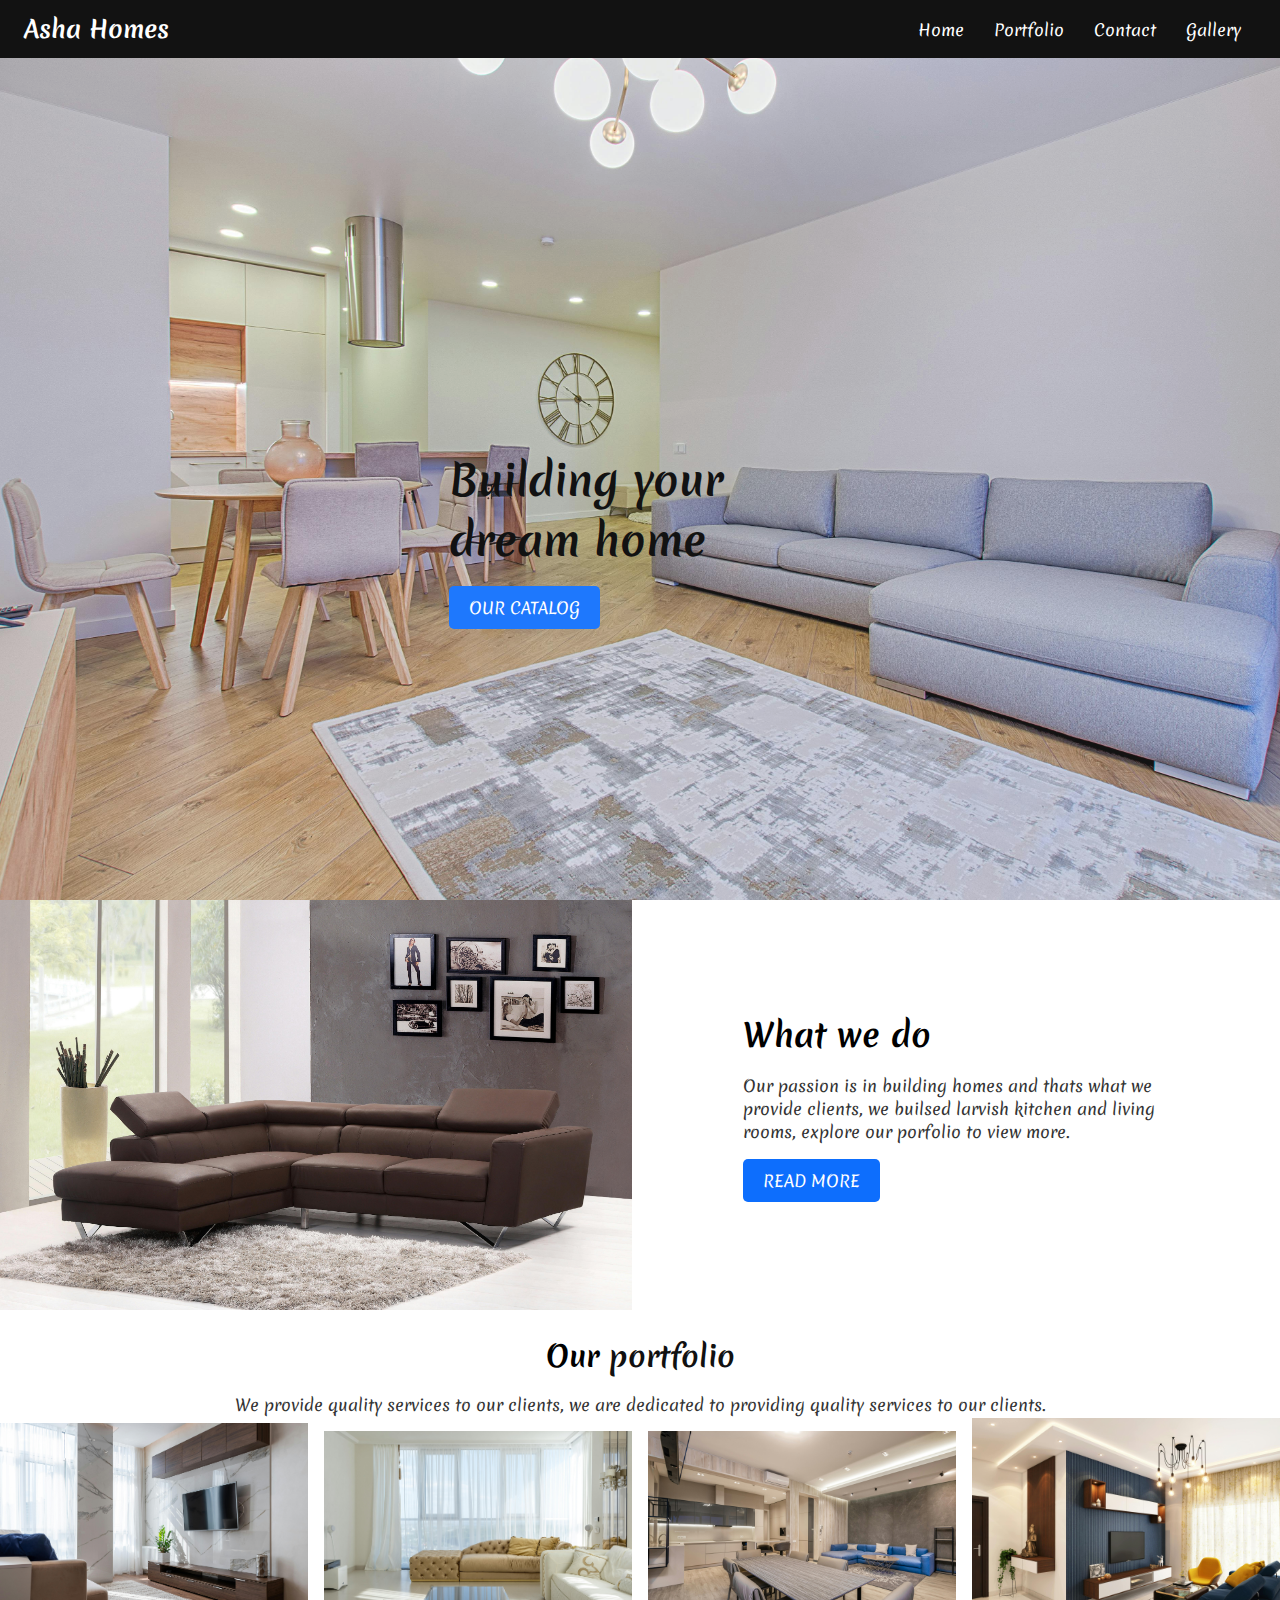
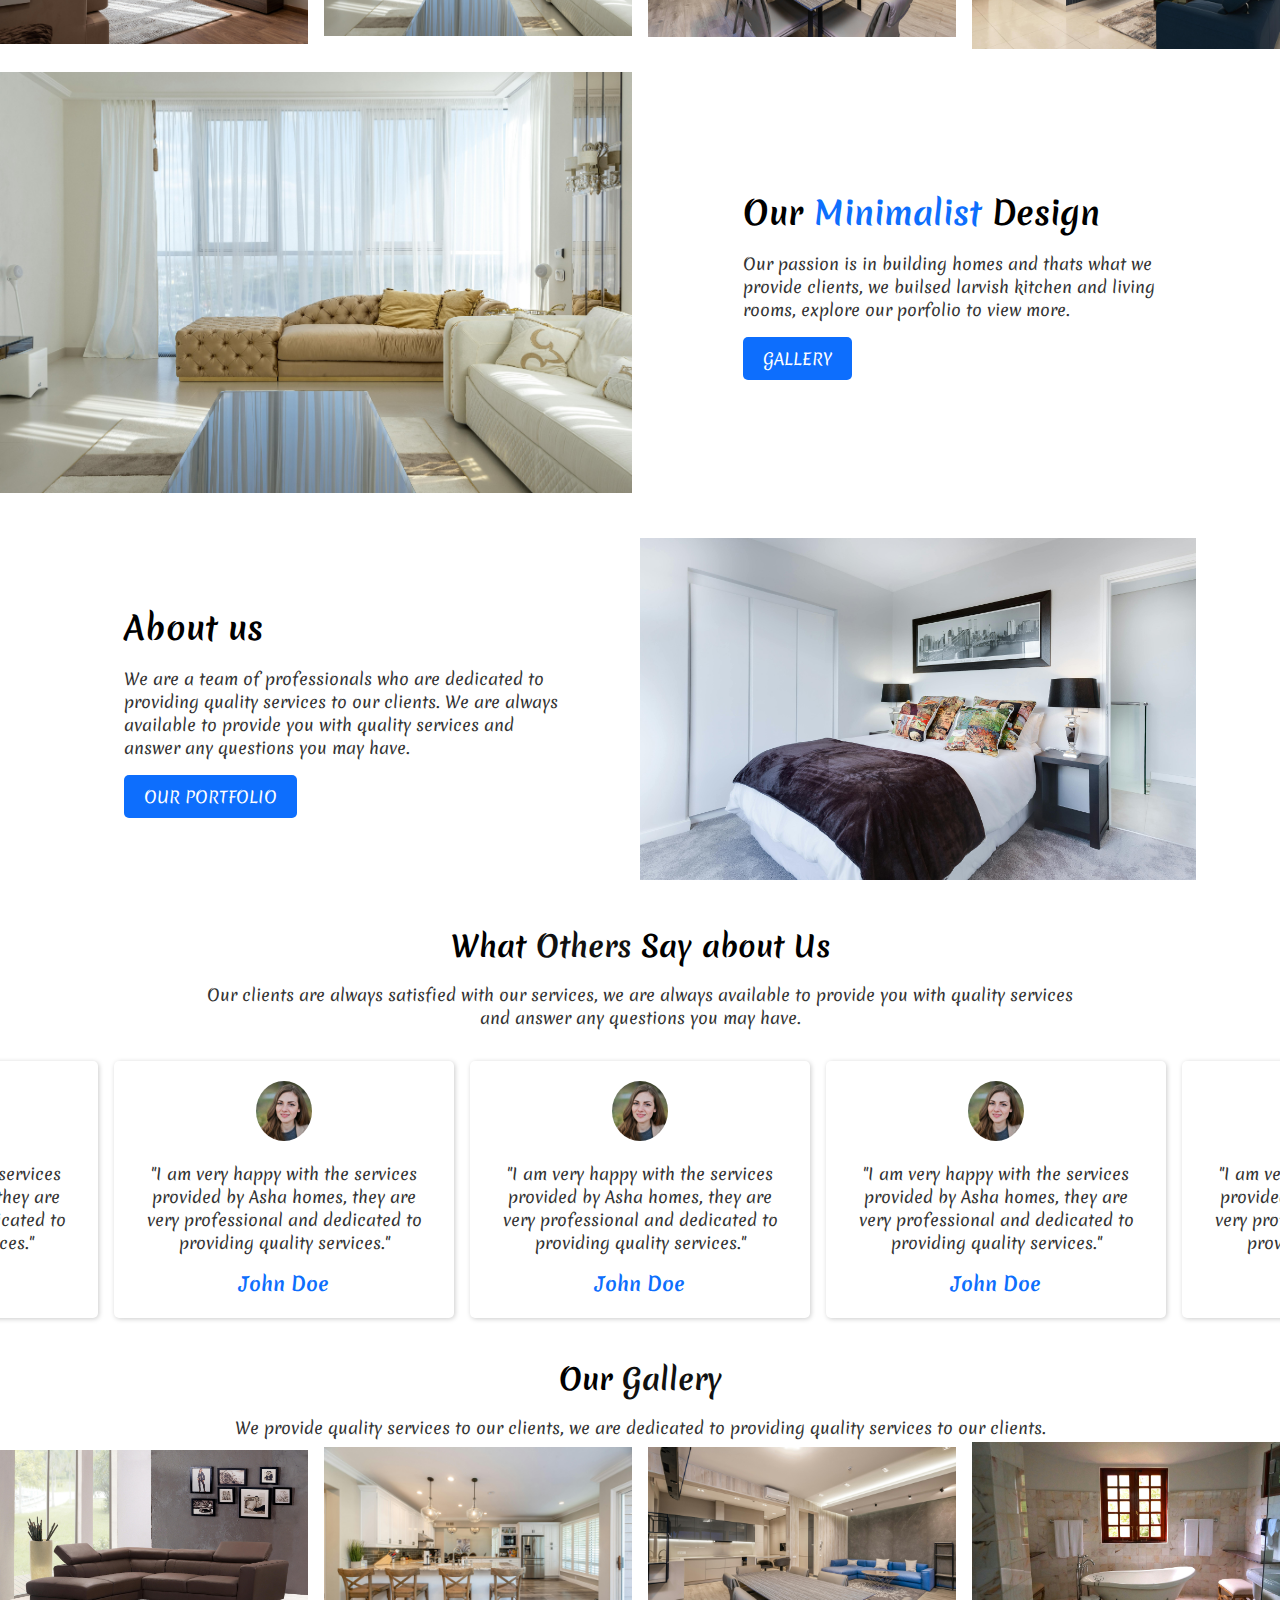
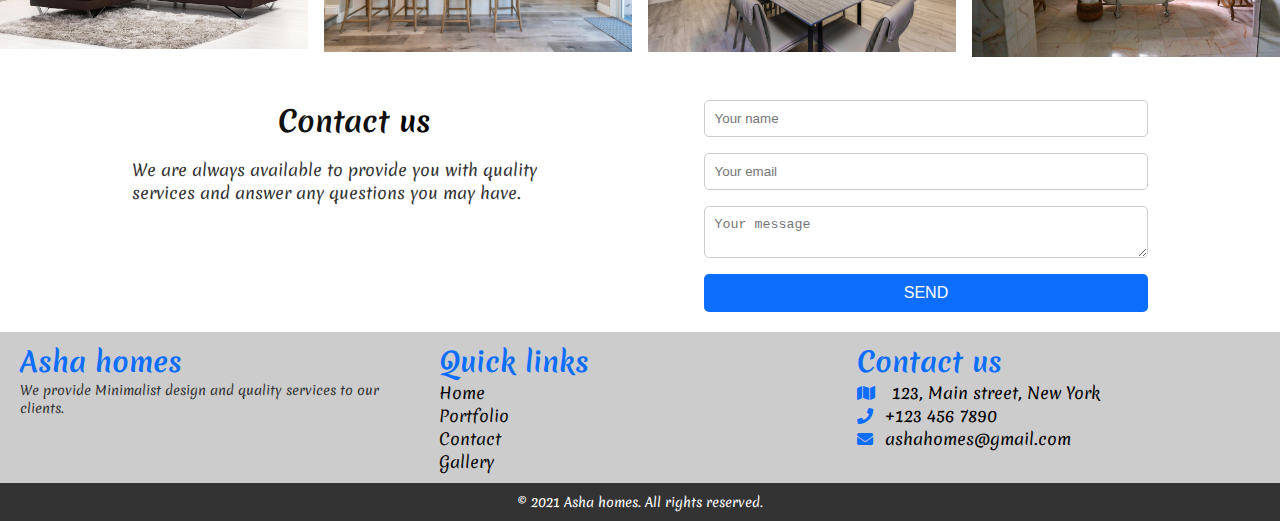
==== commit fc9e0be4: "feat: Fixed Button link error" ====
--- a/index.html
+++ b/index.html
@@ -86,7 +86,7 @@
                   clients, we builsed larvish kitchen and living rooms, explore
                   our porfolio to view more.
                 </p>
-                <a href="home.html" class="cta-button button">Read more</a>
+                <a href="./pages/gallery.html" class="cta-button button">Read more</a>
               </div>
             </div>
           </div>
--- a/css/style.css
+++ b/css/style.css
@@ -126,17 +126,15 @@
 
 .main-heading {
     font-size: 2rem;
-    color:rgb(0, 0, 0);
-}
-
-.main-heading span{
-    color: orangered;
-}
+    color: rgb(0, 0, 0);
+    text-align: start;
+}
+
 
 .section-text {
-   font-size: 1.4rem;
-   color:rgb(0, 0, 0);
-   display: none;
+    font-size: 1.4rem;
+    color: rgb(0, 0, 0);
+    display: none;
 }
 
 .cta-button {
@@ -177,7 +175,7 @@
 .text-span {
     color: var(--primary-blue);
     font-size: bold;
-    
+
 }
 
 /* --------- HEADER ------------ */
@@ -203,84 +201,150 @@
     position: relative;
     top: 50%;
     left: auto;
+    text-align: center;
 }
 
 /* --------- NAV ------------ */
 /* Path: css/components/nav.css */
+/* --------- HEADER ------------ */
+
+/* Path: css/components/header.css */
+header {
+    background-color: #181717;
+    background: url('../images/living-room-7.jpg') no-repeat;
+    background-size: cover;
+    background-position: center;
+    height: 100%;
+    opacity: 0.93;
+}
+
+header .container {
+    display: flex;
+    flex-direction: column;
+    justify-content: space-between;
+    align-items: center;
+}
+
+header .container .hero {
+    position: relative;
+    top: 50%;
+    left: auto;
+    text-align: center;
+}
+
+/* --------- NAV ------------ */
+/* Path: css/components/nav.css */
 
 nav {
     position: fixed;
+    top: 0;
+    left: 0;
+    width: 100%;
     display: flex;
     justify-content: space-between;
     align-items: center;
     background: rgb(0, 0, 0);
-    width: 100%;
-    padding: 12px 6px;
+    padding: 12px 24px;
+    z-index: 1000;
 }
 
 nav .logo a {
-    font-size: 1rem;
+    font-size: 1.5rem;
     color: #fff;
+    font-weight: bold;
 }
 
 nav .logo a:hover {
     text-decoration: none;
+    color: #f0f0f0;
 }
 
 .nav-links {
-    position: absolute;
-    top: 0;
-    right: 0;
-    left: 0;
-    height: auto;
-    align-items: center;
-    justify-content: space-between;
-}
-
-.nav-links .nav-menu {
-    position: absolute;
-    top: 12px;
-    ;
-    right: 12px;
-    font-size: 1.4rem;
+    display: flex;
 }
 
 #menuOpen {
-    display: ;
+    display: block;
     color: #fff;
+    font-size: 1.3rem;
 }
 
 #menuClose {
     display: none;
     color: #fff;
+    font-size: 1.3rem;
 }
 
 nav ul {
     display: flex;
-
-    flex-direction: column;
+    flex-direction: row;
     align-items: center;
 }
 
 nav ul li {
-    margin: 0 10px;
+    margin: 0 15px;
 }
 
 nav ul li a {
     color: #ffffff;
-    font-size: 80%;
+    font-size: 1rem;
+    transition: color 0.3s;
 }
 
 nav ul li a:hover {
-    color: #020202;
-    text-decoration: none;
-}
+    color: #f0f0f0;
+    text-decoration: underline;
+}
+
+/* Responsive Styles */
+@media (max-width: 768px) {
+    .nav-links {
+        position: absolute;
+        top: 100%;
+        right: 0;
+        background: rgba(0, 0, 0, 0.9);
+        width: 100%;
+        height: 100vh;
+        flex-direction: column;
+        justify-content: center;
+        align-items: center;
+        transform: translateX(100%);
+        transition: transform 0.3s ease-in-out;
+    }
+
+    .nav-links.open {
+        transform: translateX(0%);
+    }
+
+    .nav-links .nav-menu {
+        display: block;
+        position: relative;
+        font-size: 1.6rem;
+        padding: 0 20px;
+    }
+
+    #menuOpen {
+        display: block;
+        position: absolute;
+        font-size: 1.5rem;
+    }
+
+    #menuClose {
+        display: none;
+        position: absolute;
+    }
+
+    nav ul {
+        flex-direction: column;
+    }
+
+    nav ul li {
+        margin: 20px 0;
+    }
+}
+
 
 /* --------- MAIN ------------ */
-.home {
-    width: 100%;
-    height: 100%;
-}
 
 .home .home-content {
     display: grid;
@@ -292,7 +356,6 @@
 .home .home-text {
     margin: auto;
     height: auto;
-    object-fit: cover;
 }
 
 /*  testimonials */
@@ -302,38 +365,48 @@
     gap: 1rem;
 }
 
-main {
-    position: relative;
-}
-
 /* image display section */
 .image-slide {
     display: grid;
     grid-template-columns: repeat(auto-fit, minmax(300px, 1fr));
     gap: 1rem;
 }
+
 .gallery-content {
     display: grid;
     grid-template-columns: repeat(auto-fit, minmax(300px, 1fr));
     gap: 1rem;
-    height:100%;
+    height: 100%;
 }
 
 .gallery-content img {
     width: 100%;
-    height: max;
+
     object-fit: cover;
 }
 
 .gallery-header {
     display: flex;
-    justify-content: space-between;
-    align-items: center;
-    height: 70%;
+    background-image: url('../images/living-room-8.jpg');
+
+    height: 90vh;
 }
 
 .gallery-header h2 {
     font-size: 1.8rem;
+
+}
+
+.gallery-header .main-heading {
+    color: white;
+    text-align: start;
+
+}
+
+.gallery-header .heading-text {
+    color: #dacece;
+    text-align: start;
+
 }
 
 .nav-buttons {
@@ -384,11 +457,12 @@
 
 }
 
+
 .heading-text {
     display: flex;
     flex-direction: column;
     justify-content: center;
-    align-items: center;
+
     gap: 1rem;
 }
 
@@ -429,6 +503,9 @@
 .testimonial-text {
     width: 100%;
     text-align: center;
+    display: flex;
+    flex-direction: column;
+    gap: 1rem;
 }
 
 .testimonial-content {
@@ -447,16 +524,17 @@
 }
 
 .testimonial {
-    background-color: #ccc;
+    box-shadow: 1px 1px 5px #ccc;
     padding: 20px;
     border-radius: 5px;
     text-align: center;
 }
 
 .testimonial-image img {
-    max-width: 100%;
-    height: auto;
+    max-width: 56px;
+    height: 60px;
     border-radius: 50%;
+    object-fit: cover;
 }
 
 .testimonial-text p {
@@ -466,7 +544,7 @@
 
 .testimonial-text h3 {
     font-size: 1.2rem;
-    color: #333;
+    color: var(--primary-blue);
 }
 
 /* Animation */
@@ -494,17 +572,18 @@
 
 .contact-content {
     display: flex;
+    flex-wrap: wrap;
     justify-content: center;
     align-items: center;
     gap: 2rem;
 }
 
 .contact-text {
-    width: 50%;
+    width: 100%;
 }
 
 .contact-form {
-    width: 50%;
+    width: 100%;
 }
 
 .contact-form form {
@@ -529,13 +608,46 @@
     justify-content: space-between;
     align-items: center; */
     display: grid;
-    grid-template-columns: repeat(3, 1fr);
+    grid-template-columns: repeat(1, 1fr);
+    gap: 1rem;
+    background-color: #ccc;
     padding: 10px 20px;
+}
+
+.footer-content h2 {
+    color: var(--primary-blue);
+    font-size: 1.7rem;
 }
 
 .footer-content p {
     font-size: 0.8rem;
 }
+
+.footer-content i {
+    color: var(--primary-blue);
+    margin-right: 12px;
+}
+
+.copyright {
+    background-color: #333;
+    color: #fff;
+    text-align: center;
+    padding: 10px 0;
+
+}
+
+.copyright .container {
+    display: flex;
+    justify-content: center;
+    align-items: center;
+    gap: 1rem;
+}
+
+.copyright p {
+    font-size: 0.8rem;
+    color: #fff;
+}
+
 
 
 /* mobile and desktop media query */
@@ -545,6 +657,10 @@
         padding: 0 0;
     }
 
+    .heading-text {
+        align-items: center;
+    }
+
     .text-content {
         width: 70%;
         margin: 0 auto;
@@ -554,23 +670,8 @@
         font-size: 2.6rem;
     }
 
-    .nav-links {
-        position: static;
-
-    }
-
-    .nav-links .nav-menu {
+    .nav-menu {
         display: none;
-    }
-
-    .nav-links ul {
-        flex-direction: row;
-        justify-content: space-between;
-    }
-
-    nav ul li a {
-        color: #ffffff;
-        font-size: 100%;
     }
 
     /*--------- About ------------ */
@@ -595,8 +696,30 @@
         flex-direction: row;
     }
 
+    /* Contact */
+    .contact-content {
+        flex-wrap: nowrap;
+    }
+
+    .contact-text {
+        width: 40%;
+    }
+
+    .contact-form {
+        width: 40%;
+        margin: auto;
+    }
+
+    /* footer */
+    .footer-content {
+
+        grid-template-columns: repeat(3, 1fr);
+        padding: 10px 20px;
+    }
+
+
     /* --------- gallery ------------ */
     .gallery-header {
-        height: 50%;
+        height: 70vh;
     }
 }